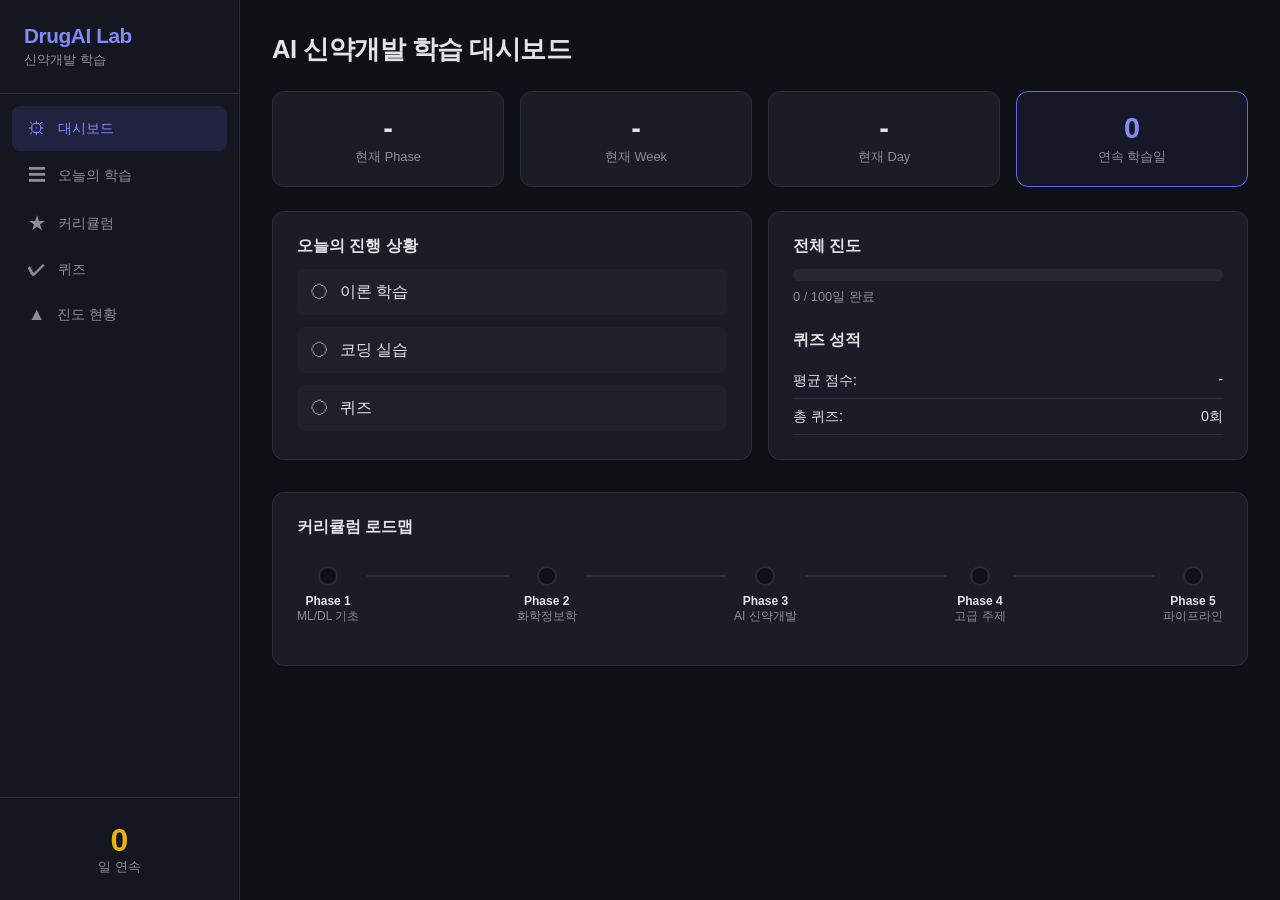
==== templates/index.html @ 40d5d27f "AI 신약개발 학습 프로그램 - 웹 대시보드 구축 Flask 기반 웹 대시보드와 20주 커리큘럼 시스템을 구축한다. - HTML/CSS/JS 대시보드 (진도 추적, 퀴즈, 커리큘럼" ====
<!DOCTYPE html>
<html lang="ko">
<head>
    <meta charset="UTF-8">
    <meta name="viewport" content="width=device-width, initial-scale=1.0">
    <title>AI 신약개발 학습 프로그램</title>
    <link rel="stylesheet" href="/static/css/style.css">
</head>
<body>
    <!-- Sidebar Navigation -->
    <nav class="sidebar">
        <div class="sidebar-header">
            <h2>DrugAI Lab</h2>
            <p class="subtitle">신약개발 학습</p>
        </div>
        <ul class="nav-menu">
            <li><button class="nav-btn active" data-view="dashboard" onclick="showView('dashboard')">
                <span class="icon">&#9881;</span> 대시보드
            </button></li>
            <li><button class="nav-btn" data-view="today" onclick="showView('today')">
                <span class="icon">&#9776;</span> 오늘의 학습
            </button></li>
            <li><button class="nav-btn" data-view="curriculum" onclick="showView('curriculum')">
                <span class="icon">&#9733;</span> 커리큘럼
            </button></li>
            <li><button class="nav-btn" data-view="quiz" onclick="showView('quiz')">
                <span class="icon">&#10004;</span> 퀴즈
            </button></li>
            <li><button class="nav-btn" data-view="progress" onclick="showView('progress')">
                <span class="icon">&#9650;</span> 진도 현황
            </button></li>
        </ul>
        <div class="streak-box">
            <div class="streak-number" id="sidebar-streak">0</div>
            <div class="streak-label">일 연속</div>
        </div>
    </nav>

    <!-- Main Content -->
    <main class="content">
        <!-- Dashboard View -->
        <section id="view-dashboard" class="view active">
            <h1>AI 신약개발 학습 대시보드</h1>
            <div class="stats-grid">
                <div class="stat-card">
                    <div class="stat-value" id="stat-phase">-</div>
                    <div class="stat-label">현재 Phase</div>
                </div>
                <div class="stat-card">
                    <div class="stat-value" id="stat-week">-</div>
                    <div class="stat-label">현재 Week</div>
                </div>
                <div class="stat-card">
                    <div class="stat-value" id="stat-day">-</div>
                    <div class="stat-label">현재 Day</div>
                </div>
                <div class="stat-card accent">
                    <div class="stat-value" id="stat-streak">0</div>
                    <div class="stat-label">연속 학습일</div>
                </div>
            </div>

            <div class="dashboard-grid">
                <div class="card">
                    <h3>오늘의 진행 상황</h3>
                    <div class="task-list" id="dashboard-tasks">
                        <div class="task-item" id="dash-theory">
                            <span class="task-status">&#9711;</span>
                            <span class="task-name">이론 학습</span>
                        </div>
                        <div class="task-item" id="dash-exercises">
                            <span class="task-status">&#9711;</span>
                            <span class="task-name">코딩 실습</span>
                        </div>
                        <div class="task-item" id="dash-quiz">
                            <span class="task-status">&#9711;</span>
                            <span class="task-name">퀴즈</span>
                        </div>
                    </div>
                </div>
                <div class="card">
                    <h3>전체 진도</h3>
                    <div class="progress-bar-container">
                        <div class="progress-bar" id="dashboard-progress" style="width: 0%"></div>
                    </div>
                    <p class="progress-text" id="dashboard-progress-text">0 / 100일 완료</p>

                    <h3 style="margin-top:1.5rem;">퀴즈 성적</h3>
                    <div class="stat-inline">
                        <span>평균 점수:</span>
                        <span id="stat-quiz-avg">-</span>
                    </div>
                    <div class="stat-inline">
                        <span>총 퀴즈:</span>
                        <span id="stat-quiz-total">0회</span>
                    </div>
                </div>
            </div>

            <div class="card">
                <h3>커리큘럼 로드맵</h3>
                <div class="roadmap">
                    <div class="roadmap-phase" id="roadmap-1">
                        <div class="roadmap-dot"></div>
                        <div class="roadmap-info">
                            <strong>Phase 1</strong>
                            <span>ML/DL 기초</span>
                        </div>
                    </div>
                    <div class="roadmap-line"></div>
                    <div class="roadmap-phase" id="roadmap-2">
                        <div class="roadmap-dot"></div>
                        <div class="roadmap-info">
                            <strong>Phase 2</strong>
                            <span>화학정보학</span>
                        </div>
                    </div>
                    <div class="roadmap-line"></div>
                    <div class="roadmap-phase" id="roadmap-3">
                        <div class="roadmap-dot"></div>
                        <div class="roadmap-info">
                            <strong>Phase 3</strong>
                            <span>AI 신약개발</span>
                        </div>
                    </div>
                    <div class="roadmap-line"></div>
                    <div class="roadmap-phase" id="roadmap-4">
                        <div class="roadmap-dot"></div>
                        <div class="roadmap-info">
                            <strong>Phase 4</strong>
                            <span>고급 주제</span>
                        </div>
                    </div>
                    <div class="roadmap-line"></div>
                    <div class="roadmap-phase" id="roadmap-5">
                        <div class="roadmap-dot"></div>
                        <div class="roadmap-info">
                            <strong>Phase 5</strong>
                            <span>파이프라인</span>
                        </div>
                    </div>
                </div>
            </div>
        </section>

        <!-- Today's Learning View -->
        <section id="view-today" class="view">
            <div class="view-header">
                <h1 id="today-title">오늘의 학습</h1>
                <div class="view-actions">
                    <button class="btn btn-outline" onclick="loadToday()">새로고침</button>
                </div>
            </div>
            <div class="today-meta" id="today-meta"></div>

            <div class="today-tasks">
                <div class="task-card" id="task-theory">
                    <div class="task-header">
                        <h3>이론 학습</h3>
                        <button class="btn btn-sm btn-complete" onclick="completeTask('theory')" id="btn-theory">완료</button>
                    </div>
                    <div class="task-body" id="theory-content">
                        <p>로딩 중...</p>
                    </div>
                </div>

                <div class="task-card" id="task-exercises">
                    <div class="task-header">
                        <h3>코딩 실습</h3>
                        <button class="btn btn-sm btn-complete" onclick="completeTask('exercises')" id="btn-exercises">완료</button>
                    </div>
                    <div class="task-body" id="exercises-content">
                        <p>로딩 중...</p>
                    </div>
                </div>

                <div class="task-card" id="task-quiz">
                    <div class="task-header">
                        <h3>퀴즈</h3>
                        <button class="btn btn-sm" onclick="showView('quiz')">퀴즈 풀기</button>
                    </div>
                    <div class="task-body">
                        <p>오늘의 학습 내용을 퀴즈로 확인하세요.</p>
                    </div>
                </div>
            </div>

            <div class="day-nav">
                <button class="btn btn-primary btn-lg" onclick="advanceDay()" id="btn-advance" disabled>
                    다음 학습으로 넘어가기 &rarr;
                </button>
            </div>
        </section>

        <!-- Curriculum View -->
        <section id="view-curriculum" class="view">
            <h1>커리큘럼</h1>
            <div id="curriculum-tree" class="curriculum-tree"></div>
        </section>

        <!-- Quiz View -->
        <section id="view-quiz" class="view">
            <div class="view-header">
                <h1>퀴즈</h1>
                <div class="quiz-info" id="quiz-info"></div>
            </div>
            <div id="quiz-container" class="quiz-container">
                <p>퀴즈를 불러오는 중...</p>
            </div>
            <div id="quiz-results" class="quiz-results" style="display:none;"></div>
        </section>

        <!-- Progress View -->
        <section id="view-progress" class="view">
            <h1>진도 현황</h1>
            <div class="stats-grid">
                <div class="stat-card">
                    <div class="stat-value" id="prog-completed">0</div>
                    <div class="stat-label">완료 일수</div>
                </div>
                <div class="stat-card">
                    <div class="stat-value" id="prog-total">100</div>
                    <div class="stat-label">전체 일수</div>
                </div>
                <div class="stat-card accent">
                    <div class="stat-value" id="prog-percent">0%</div>
                    <div class="stat-label">진행률</div>
                </div>
                <div class="stat-card">
                    <div class="stat-value" id="prog-streak">0</div>
                    <div class="stat-label">최장 연속</div>
                </div>
            </div>
            <div class="card">
                <h3>Phase별 진행 상황</h3>
                <div id="phase-progress-bars"></div>
            </div>
            <div class="card">
                <h3>퀴즈 이력</h3>
                <div id="quiz-history-list"></div>
            </div>
        </section>
    </main>

    <script src="/static/js/app.js"></script>
</body>
</html>
---- static/css/style.css ----
/* === Reset & Base === */
* { margin: 0; padding: 0; box-sizing: border-box; }

:root {
    --bg: #0f1117;
    --bg-card: #1a1d27;
    --bg-sidebar: #141620;
    --text: #e4e4e7;
    --text-muted: #8b8d97;
    --accent: #6366f1;
    --accent-light: #818cf8;
    --green: #22c55e;
    --green-bg: rgba(34, 197, 94, 0.1);
    --yellow: #eab308;
    --yellow-bg: rgba(234, 179, 8, 0.1);
    --red: #ef4444;
    --border: #2a2d3a;
    --radius: 12px;
}

body {
    font-family: -apple-system, BlinkMacSystemFont, 'Segoe UI', Roboto, sans-serif;
    background: var(--bg);
    color: var(--text);
    display: flex;
    min-height: 100vh;
}

/* === Sidebar === */
.sidebar {
    width: 240px;
    background: var(--bg-sidebar);
    border-right: 1px solid var(--border);
    display: flex;
    flex-direction: column;
    position: fixed;
    height: 100vh;
    z-index: 10;
}

.sidebar-header {
    padding: 1.5rem;
    border-bottom: 1px solid var(--border);
}

.sidebar-header h2 {
    color: var(--accent-light);
    font-size: 1.3rem;
    letter-spacing: -0.02em;
}

.subtitle {
    color: var(--text-muted);
    font-size: 0.8rem;
    margin-top: 0.25rem;
}

.nav-menu {
    list-style: none;
    padding: 0.75rem;
    flex: 1;
}

.nav-btn {
    width: 100%;
    padding: 0.75rem 1rem;
    background: none;
    border: none;
    color: var(--text-muted);
    font-size: 0.9rem;
    text-align: left;
    border-radius: 8px;
    cursor: pointer;
    transition: all 0.2s;
    display: flex;
    align-items: center;
    gap: 0.75rem;
}

.nav-btn:hover { background: rgba(99, 102, 241, 0.1); color: var(--text); }
.nav-btn.active { background: rgba(99, 102, 241, 0.15); color: var(--accent-light); }

.icon { font-size: 1.1rem; }

.streak-box {
    padding: 1.5rem;
    border-top: 1px solid var(--border);
    text-align: center;
}

.streak-number {
    font-size: 2rem;
    font-weight: 700;
    color: var(--yellow);
}

.streak-label {
    color: var(--text-muted);
    font-size: 0.8rem;
}

/* === Main Content === */
.content {
    margin-left: 240px;
    flex: 1;
    padding: 2rem;
    max-width: 1100px;
}

.view { display: none; }
.view.active { display: block; }

h1 { font-size: 1.6rem; margin-bottom: 1.5rem; letter-spacing: -0.02em; }
h3 { font-size: 1rem; margin-bottom: 0.75rem; color: var(--text); }

/* === Cards === */
.card {
    background: var(--bg-card);
    border: 1px solid var(--border);
    border-radius: var(--radius);
    padding: 1.5rem;
    margin-bottom: 1rem;
}

/* === Stats Grid === */
.stats-grid {
    display: grid;
    grid-template-columns: repeat(4, 1fr);
    gap: 1rem;
    margin-bottom: 1.5rem;
}

.stat-card {
    background: var(--bg-card);
    border: 1px solid var(--border);
    border-radius: var(--radius);
    padding: 1.25rem;
    text-align: center;
}

.stat-card.accent {
    border-color: var(--accent);
    background: rgba(99, 102, 241, 0.08);
}

.stat-value {
    font-size: 1.8rem;
    font-weight: 700;
    color: var(--text);
}

.stat-card.accent .stat-value { color: var(--accent-light); }

.stat-label {
    font-size: 0.8rem;
    color: var(--text-muted);
    margin-top: 0.25rem;
}

.stat-inline {
    display: flex;
    justify-content: space-between;
    padding: 0.5rem 0;
    border-bottom: 1px solid var(--border);
    font-size: 0.9rem;
}

/* === Dashboard Grid === */
.dashboard-grid {
    display: grid;
    grid-template-columns: 1fr 1fr;
    gap: 1rem;
    margin-bottom: 1rem;
}

/* === Task List === */
.task-list { display: flex; flex-direction: column; gap: 0.75rem; }

.task-item {
    display: flex;
    align-items: center;
    gap: 0.75rem;
    padding: 0.75rem;
    border-radius: 8px;
    background: rgba(255,255,255,0.02);
}

.task-status { font-size: 1.2rem; color: var(--text-muted); }
.task-item.completed .task-status { color: var(--green); }
.task-item.completed .task-name { text-decoration: line-through; color: var(--text-muted); }

/* === Progress Bar === */
.progress-bar-container {
    background: rgba(255,255,255,0.05);
    border-radius: 999px;
    height: 12px;
    overflow: hidden;
    margin-bottom: 0.5rem;
}

.progress-bar {
    height: 100%;
    background: linear-gradient(90deg, var(--accent), var(--accent-light));
    border-radius: 999px;
    transition: width 0.5s ease;
}

.progress-text {
    font-size: 0.8rem;
    color: var(--text-muted);
}

/* === Roadmap === */
.roadmap {
    display: flex;
    align-items: center;
    gap: 0;
    padding: 1rem 0;
}

.roadmap-phase {
    display: flex;
    flex-direction: column;
    align-items: center;
    gap: 0.5rem;
    flex: 0 0 auto;
}

.roadmap-dot {
    width: 20px;
    height: 20px;
    border-radius: 50%;
    border: 2px solid var(--border);
    background: var(--bg);
}

.roadmap-phase.active .roadmap-dot {
    border-color: var(--accent);
    background: var(--accent);
    box-shadow: 0 0 12px rgba(99, 102, 241, 0.4);
}

.roadmap-phase.completed .roadmap-dot {
    border-color: var(--green);
    background: var(--green);
}

.roadmap-info {
    text-align: center;
    font-size: 0.75rem;
}

.roadmap-info strong { display: block; color: var(--text); }
.roadmap-info span { color: var(--text-muted); }

.roadmap-line {
    flex: 1;
    height: 2px;
    background: var(--border);
    margin: 0 0.5rem;
    margin-bottom: 2.5rem;
}

/* === Today View === */
.view-header {
    display: flex;
    justify-content: space-between;
    align-items: center;
    margin-bottom: 1.5rem;
}

.view-header h1 { margin-bottom: 0; }

.today-meta {
    display: flex;
    gap: 0.75rem;
    margin-bottom: 1.5rem;
}

.meta-tag {
    padding: 0.35rem 0.75rem;
    border-radius: 999px;
    font-size: 0.8rem;
    background: rgba(99, 102, 241, 0.1);
    color: var(--accent-light);
    border: 1px solid rgba(99, 102, 241, 0.2);
}

.today-tasks {
    display: flex;
    flex-direction: column;
    gap: 1rem;
}

.task-card {
    background: var(--bg-card);
    border: 1px solid var(--border);
    border-radius: var(--radius);
    overflow: hidden;
}

.task-card.completed { border-color: var(--green); opacity: 0.7; }

.task-header {
    display: flex;
    justify-content: space-between;
    align-items: center;
    padding: 1rem 1.5rem;
    border-bottom: 1px solid var(--border);
    background: rgba(255,255,255,0.02);
}

.task-header h3 { margin-bottom: 0; }

.task-body {
    padding: 1.5rem;
    font-size: 0.9rem;
    line-height: 1.7;
    color: var(--text-muted);
}

.task-body h1, .task-body h2, .task-body h3 { color: var(--text); margin: 1rem 0 0.5rem; }
.task-body h1 { font-size: 1.3rem; }
.task-body h2 { font-size: 1.1rem; }
.task-body h3 { font-size: 1rem; }
.task-body p { margin-bottom: 0.75rem; }
.task-body code { background: rgba(99, 102, 241, 0.15); padding: 0.15rem 0.4rem; border-radius: 4px; font-size: 0.85rem; }
.task-body pre { background: #0d0f16; border: 1px solid var(--border); border-radius: 8px; padding: 1rem; overflow-x: auto; margin: 0.75rem 0; }
.task-body pre code { background: none; padding: 0; }
.task-body ul, .task-body ol { margin-left: 1.5rem; margin-bottom: 0.75rem; }
.task-body li { margin-bottom: 0.25rem; }
.task-body table { width: 100%; border-collapse: collapse; margin: 0.75rem 0; }
.task-body th, .task-body td { padding: 0.5rem; border: 1px solid var(--border); text-align: left; font-size: 0.85rem; }
.task-body th { background: rgba(255,255,255,0.03); }

.day-nav {
    margin-top: 1.5rem;
    text-align: center;
}

/* === Buttons === */
.btn {
    padding: 0.5rem 1rem;
    border: none;
    border-radius: 8px;
    font-size: 0.85rem;
    cursor: pointer;
    transition: all 0.2s;
    font-weight: 500;
}

.btn-primary {
    background: var(--accent);
    color: white;
}

.btn-primary:hover { background: var(--accent-light); }
.btn-primary:disabled { opacity: 0.4; cursor: not-allowed; }

.btn-outline {
    background: none;
    border: 1px solid var(--border);
    color: var(--text);
}

.btn-outline:hover { border-color: var(--accent); color: var(--accent-light); }

.btn-sm { padding: 0.35rem 0.75rem; font-size: 0.8rem; }

.btn-complete {
    background: var(--green);
    color: white;
}

.btn-complete:hover { background: #16a34a; }
.btn-complete:disabled { background: var(--text-muted); cursor: not-allowed; }

.btn-lg {
    padding: 0.75rem 2rem;
    font-size: 1rem;
}

/* === Curriculum Tree === */
.curriculum-tree { display: flex; flex-direction: column; gap: 0.75rem; }

.phase-block {
    background: var(--bg-card);
    border: 1px solid var(--border);
    border-radius: var(--radius);
    overflow: hidden;
}

.phase-header {
    padding: 1rem 1.5rem;
    cursor: pointer;
    display: flex;
    justify-content: space-between;
    align-items: center;
    background: rgba(255,255,255,0.02);
    transition: background 0.2s;
}

.phase-header:hover { background: rgba(99, 102, 241, 0.05); }
.phase-header.active-phase { border-left: 3px solid var(--accent); }

.phase-title { font-weight: 600; }
.phase-desc { font-size: 0.8rem; color: var(--text-muted); }
.phase-toggle { color: var(--text-muted); transition: transform 0.2s; }
.phase-toggle.open { transform: rotate(90deg); }

.phase-content {
    display: none;
    padding: 0 1.5rem 1rem;
}

.phase-content.open { display: block; }

.week-block { margin-top: 0.75rem; }

.week-title {
    font-size: 0.9rem;
    font-weight: 600;
    color: var(--accent-light);
    margin-bottom: 0.5rem;
    padding: 0.5rem 0;
    border-bottom: 1px solid var(--border);
}

.day-list { display: flex; flex-direction: column; gap: 0.25rem; }

.day-item {
    padding: 0.5rem 0.75rem;
    border-radius: 6px;
    font-size: 0.85rem;
    color: var(--text-muted);
    cursor: pointer;
    transition: background 0.2s;
    display: flex;
    justify-content: space-between;
}

.day-item:hover { background: rgba(99, 102, 241, 0.08); color: var(--text); }
.day-item.current { background: rgba(99, 102, 241, 0.12); color: var(--accent-light); font-weight: 500; }

/* === Quiz === */
.quiz-container { display: flex; flex-direction: column; gap: 1rem; }

.quiz-question {
    background: var(--bg-card);
    border: 1px solid var(--border);
    border-radius: var(--radius);
    padding: 1.5rem;
}

.question-number {
    font-size: 0.75rem;
    color: var(--accent-light);
    text-transform: uppercase;
    letter-spacing: 0.05em;
    margin-bottom: 0.5rem;
}

.question-text {
    font-size: 1rem;
    margin-bottom: 1rem;
    line-height: 1.6;
}

.options { display: flex; flex-direction: column; gap: 0.5rem; }

.option-btn {
    width: 100%;
    text-align: left;
    padding: 0.75rem 1rem;
    background: rgba(255,255,255,0.03);
    border: 1px solid var(--border);
    border-radius: 8px;
    color: var(--text);
    cursor: pointer;
    transition: all 0.2s;
    font-size: 0.9rem;
}

.option-btn:hover { border-color: var(--accent); background: rgba(99, 102, 241, 0.08); }
.option-btn.selected { border-color: var(--accent); background: rgba(99, 102, 241, 0.15); }
.option-btn.correct { border-color: var(--green); background: var(--green-bg); }
.option-btn.wrong { border-color: var(--red); background: rgba(239, 68, 68, 0.1); }

.quiz-submit {
    text-align: center;
    margin-top: 1rem;
}

.quiz-results {
    background: var(--bg-card);
    border: 1px solid var(--border);
    border-radius: var(--radius);
    padding: 2rem;
    text-align: center;
}

.result-score {
    font-size: 3rem;
    font-weight: 700;
    color: var(--accent-light);
}

.result-label {
    color: var(--text-muted);
    margin-bottom: 1.5rem;
}

.explanation {
    margin-top: 0.75rem;
    padding: 0.75rem;
    background: rgba(99, 102, 241, 0.08);
    border-radius: 8px;
    font-size: 0.85rem;
    color: var(--text-muted);
    text-align: left;
}

/* === Progress View === */
.phase-progress {
    margin-bottom: 1rem;
}

.phase-progress-header {
    display: flex;
    justify-content: space-between;
    margin-bottom: 0.5rem;
    font-size: 0.9rem;
}

.quiz-history-item {
    display: flex;
    justify-content: space-between;
    padding: 0.75rem 0;
    border-bottom: 1px solid var(--border);
    font-size: 0.9rem;
}

/* === Toast === */
.toast {
    position: fixed;
    bottom: 2rem;
    right: 2rem;
    padding: 1rem 1.5rem;
    border-radius: var(--radius);
    background: var(--green);
    color: white;
    font-weight: 500;
    box-shadow: 0 4px 20px rgba(0,0,0,0.3);
    transform: translateY(100px);
    opacity: 0;
    transition: all 0.3s ease;
    z-index: 100;
}

.toast.show { transform: translateY(0); opacity: 1; }

/* === Responsive === */
@media (max-width: 768px) {
    .sidebar { width: 60px; }
    .sidebar-header h2, .subtitle, .nav-btn span:not(.icon), .streak-label { display: none; }
    .nav-btn { justify-content: center; padding: 0.75rem; }
    .content { margin-left: 60px; padding: 1rem; }
    .stats-grid { grid-template-columns: repeat(2, 1fr); }
    .dashboard-grid { grid-template-columns: 1fr; }
}
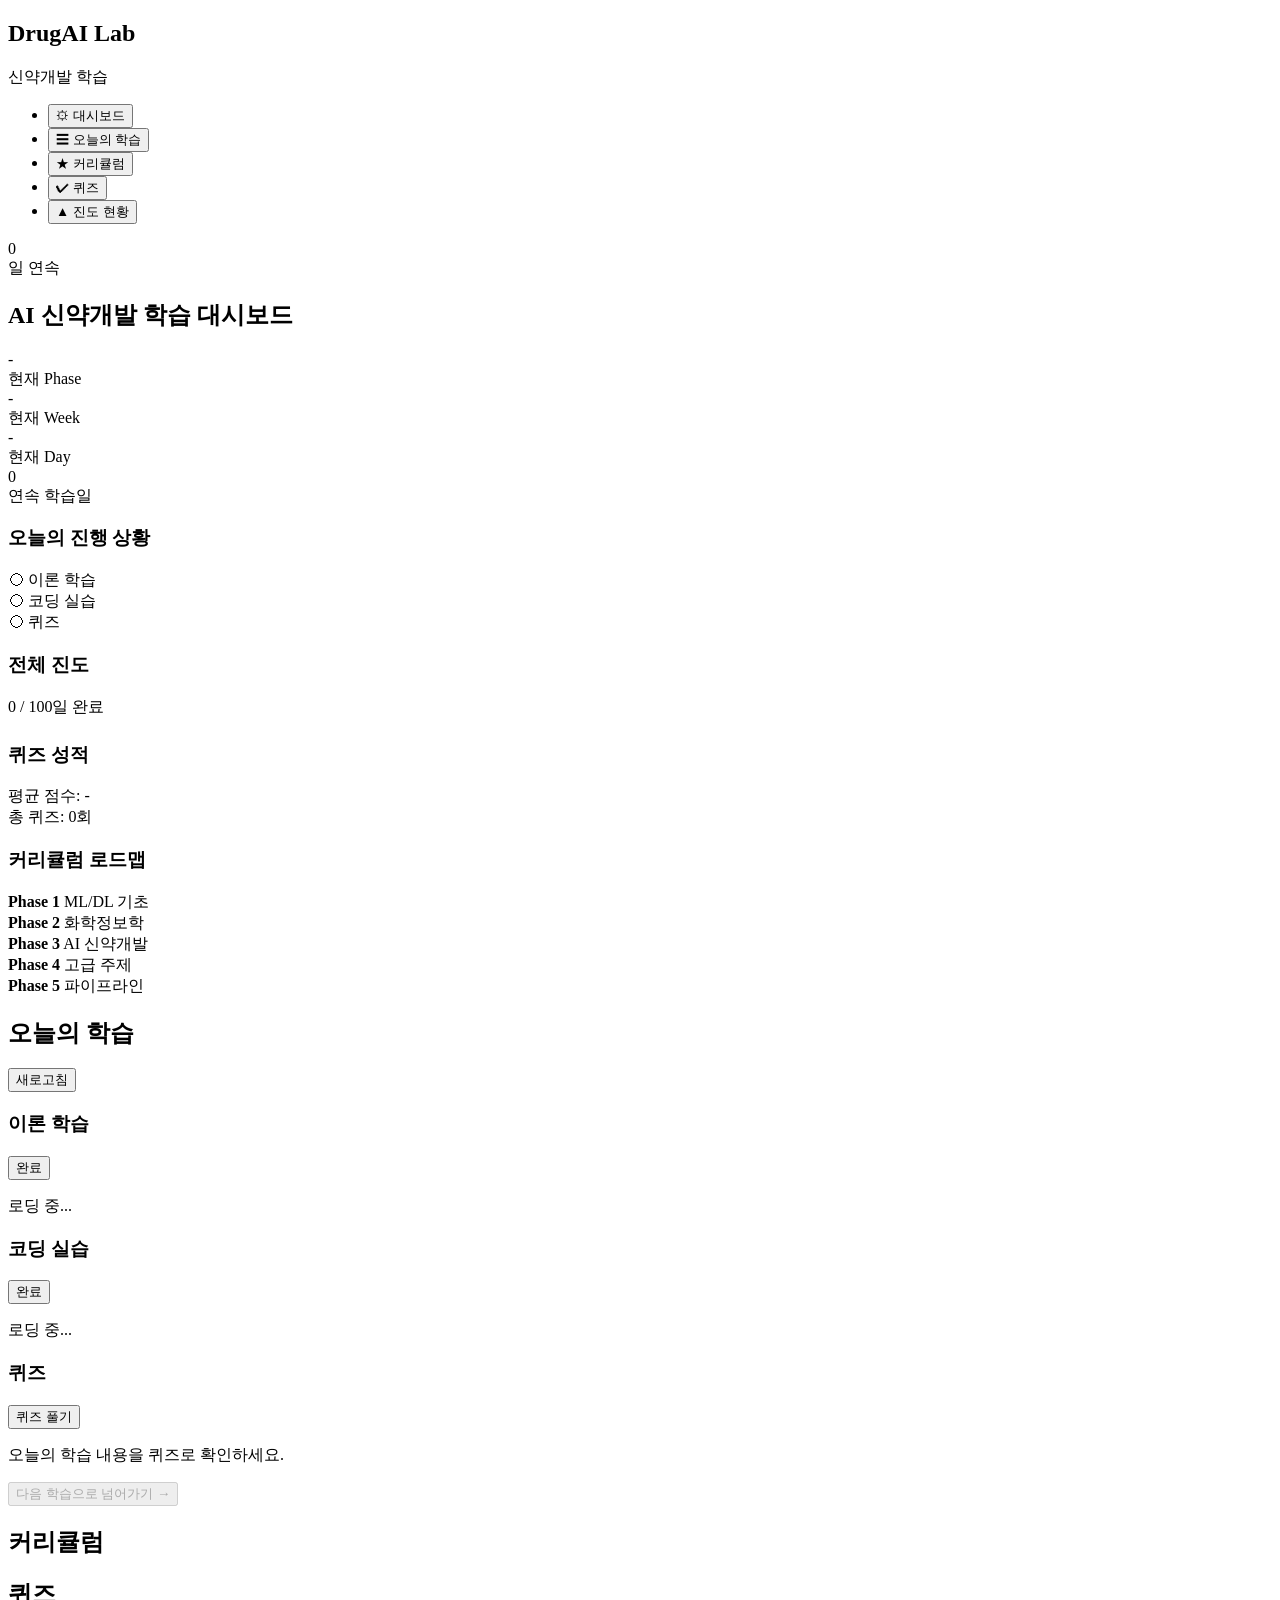
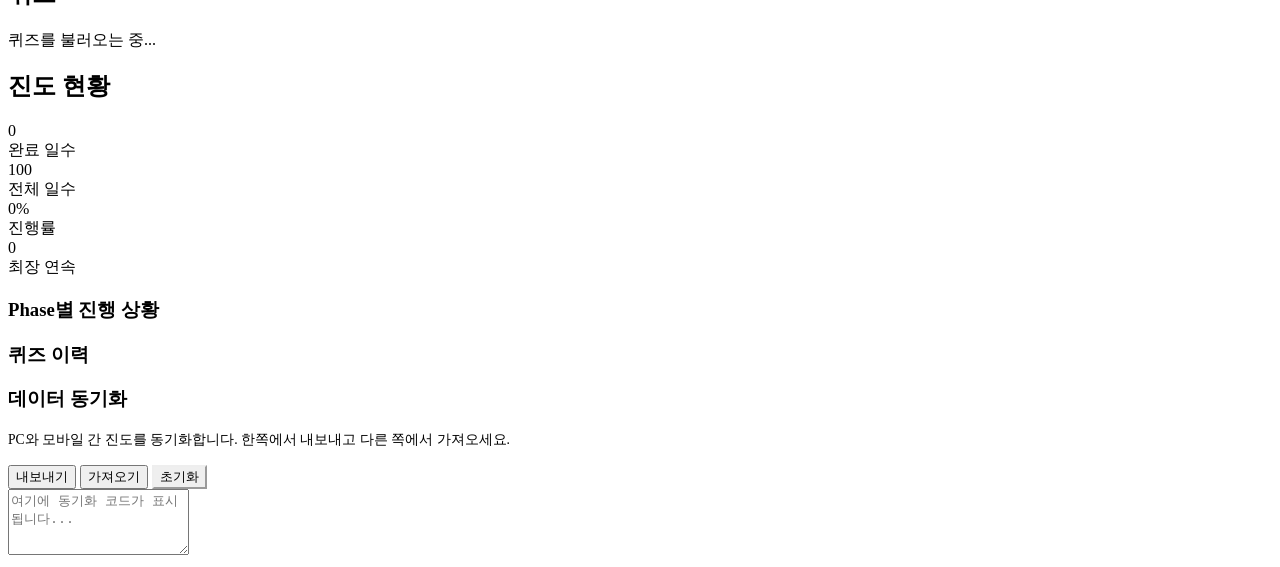
==== commit 2c48b515: "PC-모바일 진도 동기화 기능 추가 진도 현황 페이지 하단에 데이터 동기화 섹션 추가: - 내보내기: 진도 데이터를 Base64 코드로 변환, 클립보드 복사 - 가져오기: 다른 기" ====
--- a/templates/index.html
+++ b/templates/index.html
@@ -4,7 +4,10 @@
     <meta charset="UTF-8">
     <meta name="viewport" content="width=device-width, initial-scale=1.0">
     <title>AI 신약개발 학습 프로그램</title>
-    <link rel="stylesheet" href="/static/css/style.css">
+    <link rel="stylesheet" href="static/css/style.css">
+    <meta name="apple-mobile-web-app-capable" content="yes">
+    <meta name="mobile-web-app-capable" content="yes">
+    <meta name="theme-color" content="#0f1117">
 </head>
 <body>
     <!-- Sidebar Navigation -->
@@ -239,9 +242,21 @@
                 <h3>퀴즈 이력</h3>
                 <div id="quiz-history-list"></div>
             </div>
+            <div class="card">
+                <h3>데이터 동기화</h3>
+                <p style="color: var(--text-muted); font-size: 0.85rem; margin-bottom: 1rem;">
+                    PC와 모바일 간 진도를 동기화합니다. 한쪽에서 내보내고 다른 쪽에서 가져오세요.
+                </p>
+                <div class="sync-buttons">
+                    <button class="btn btn-outline" onclick="exportProgress()">내보내기</button>
+                    <button class="btn btn-outline" onclick="importProgress()">가져오기</button>
+                    <button class="btn btn-outline" style="color: var(--red); border-color: var(--red);" onclick="resetProgress()">초기화</button>
+                </div>
+                <textarea id="sync-data" class="sync-textarea" placeholder="여기에 동기화 코드가 표시됩니다..." rows="4"></textarea>
+            </div>
         </section>
     </main>
 
-    <script src="/static/js/app.js"></script>
+    <script src="static/js/app.js"></script>
 </body>
 </html>
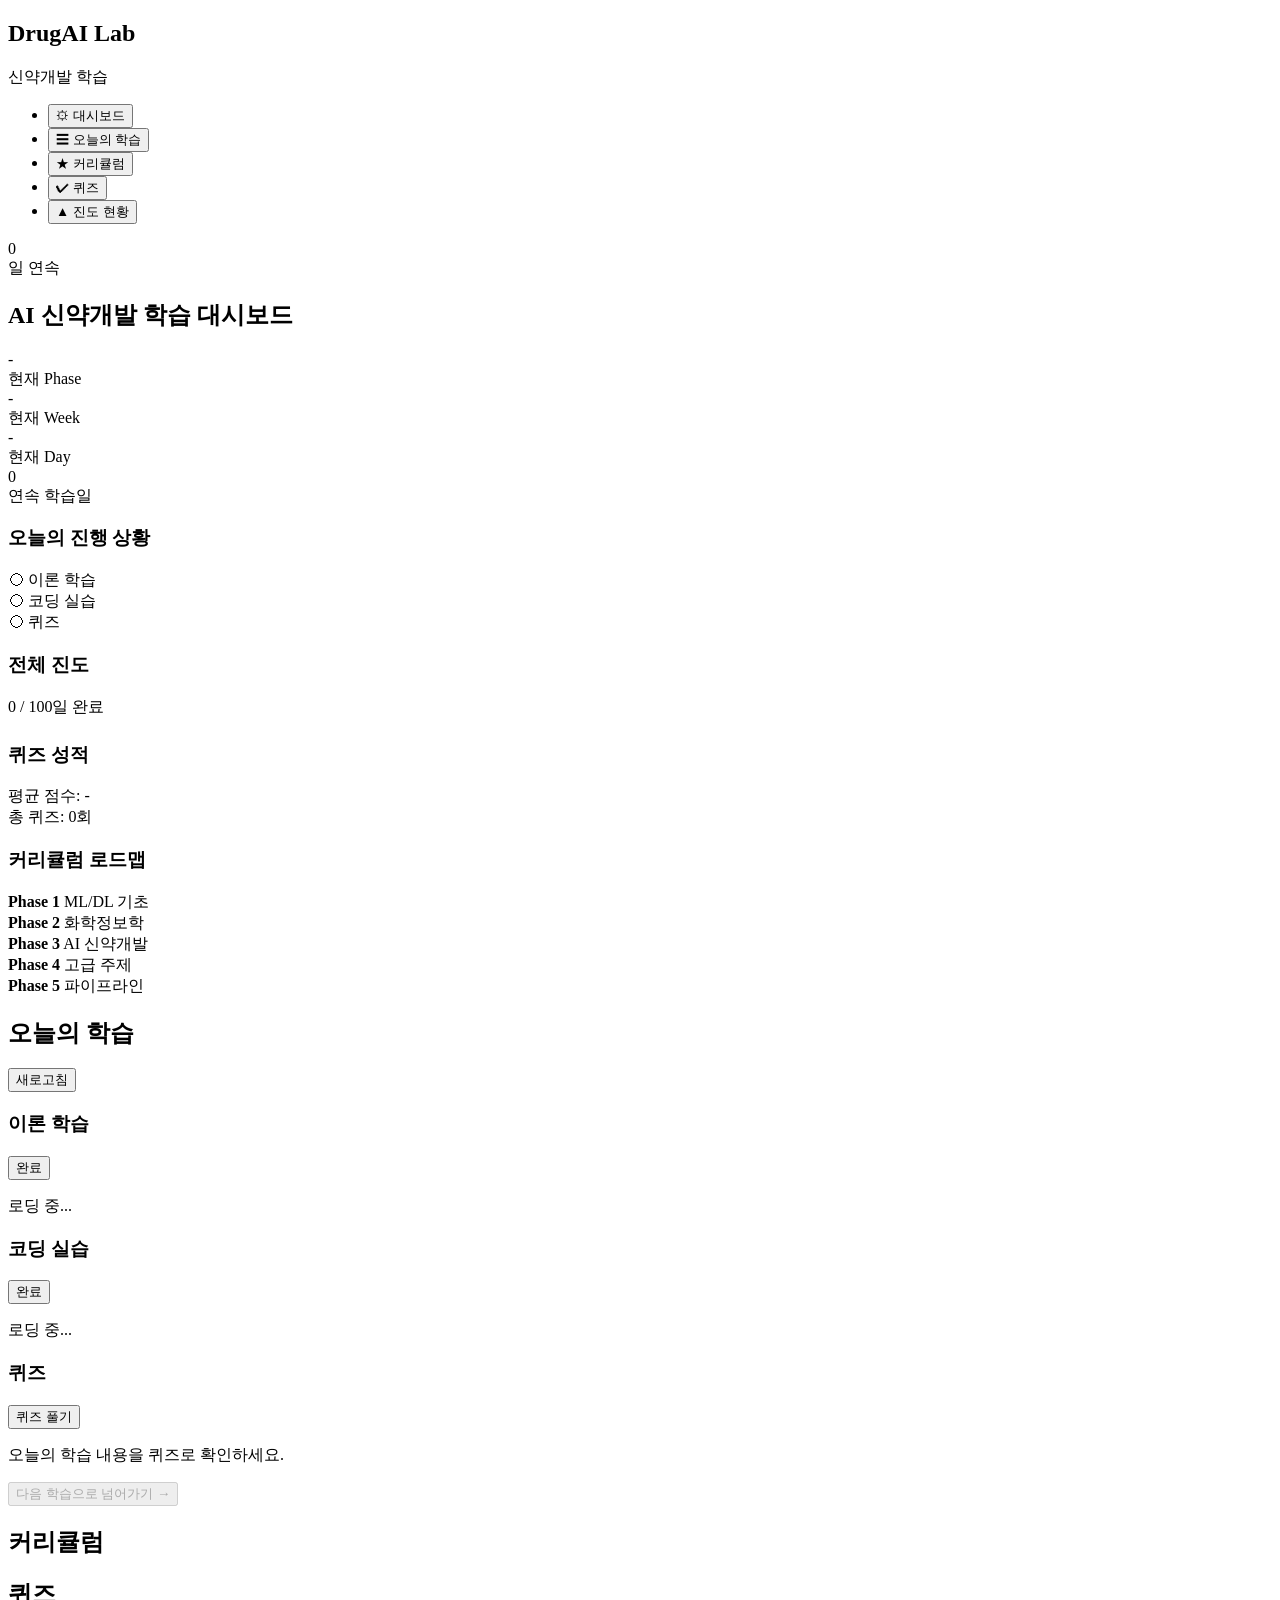
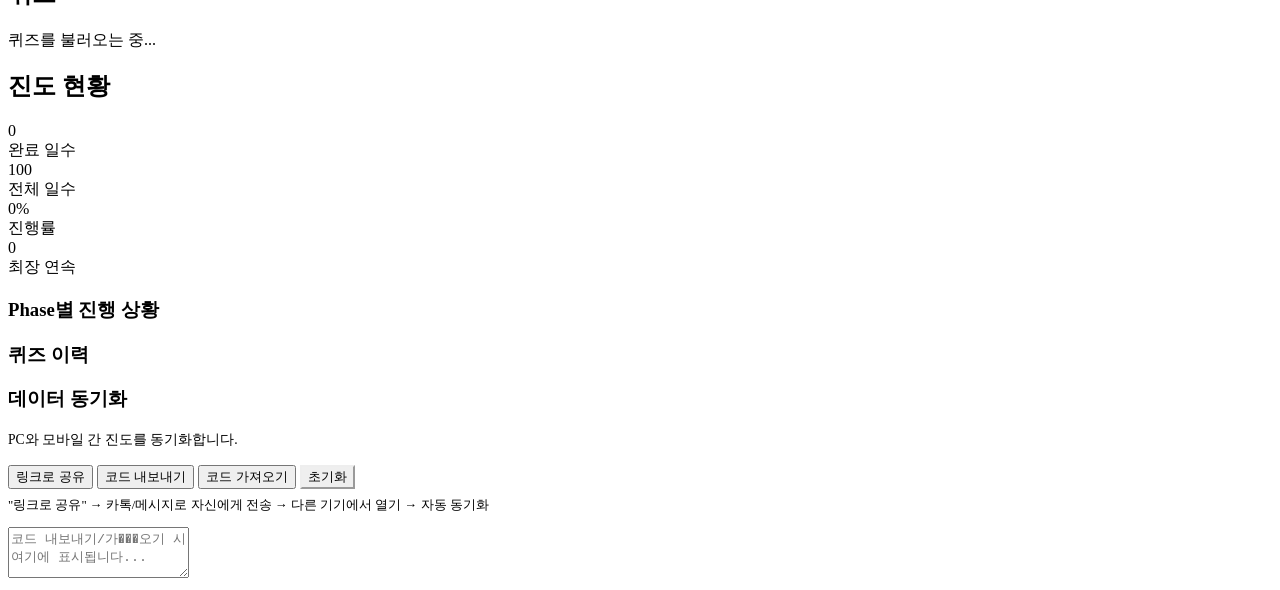
==== commit dd9ef788: "링크 공유 자동 동기화 기능 추가 - "링크로 공유" 버튼: 진도 데이터가 포함된 URL 생성   - 모바일: navigator.share() API로 카톡/메시지 앱 직접 공유 " ====
--- a/templates/index.html
+++ b/templates/index.html
@@ -245,14 +245,18 @@
             <div class="card">
                 <h3>데이터 동기화</h3>
                 <p style="color: var(--text-muted); font-size: 0.85rem; margin-bottom: 1rem;">
-                    PC와 모바일 간 진도를 동기화합니다. 한쪽에서 내보내고 다른 쪽에서 가져오세요.
+                    PC와 모바일 간 진도를 동기화합니다.
                 </p>
                 <div class="sync-buttons">
-                    <button class="btn btn-outline" onclick="exportProgress()">내보내기</button>
-                    <button class="btn btn-outline" onclick="importProgress()">가져오기</button>
+                    <button class="btn btn-primary" onclick="shareProgress()">링크로 공유</button>
+                    <button class="btn btn-outline" onclick="exportProgress()">코드 내보내기</button>
+                    <button class="btn btn-outline" onclick="importProgress()">코드 가져오기</button>
                     <button class="btn btn-outline" style="color: var(--red); border-color: var(--red);" onclick="resetProgress()">초기화</button>
                 </div>
-                <textarea id="sync-data" class="sync-textarea" placeholder="여기에 동기화 코드가 표시됩니다..." rows="4"></textarea>
+                <p style="color: var(--text-muted); font-size: 0.8rem; margin-top: 0.5rem;">
+                    "링크로 공유" → 카톡/메시지로 자신에게 전송 → 다른 기기에서 열기 → 자동 동기화
+                </p>
+                <textarea id="sync-data" class="sync-textarea" placeholder="코드 내보내기/가���오기 시 여기에 표시됩니다..." rows="3"></textarea>
             </div>
         </section>
     </main>
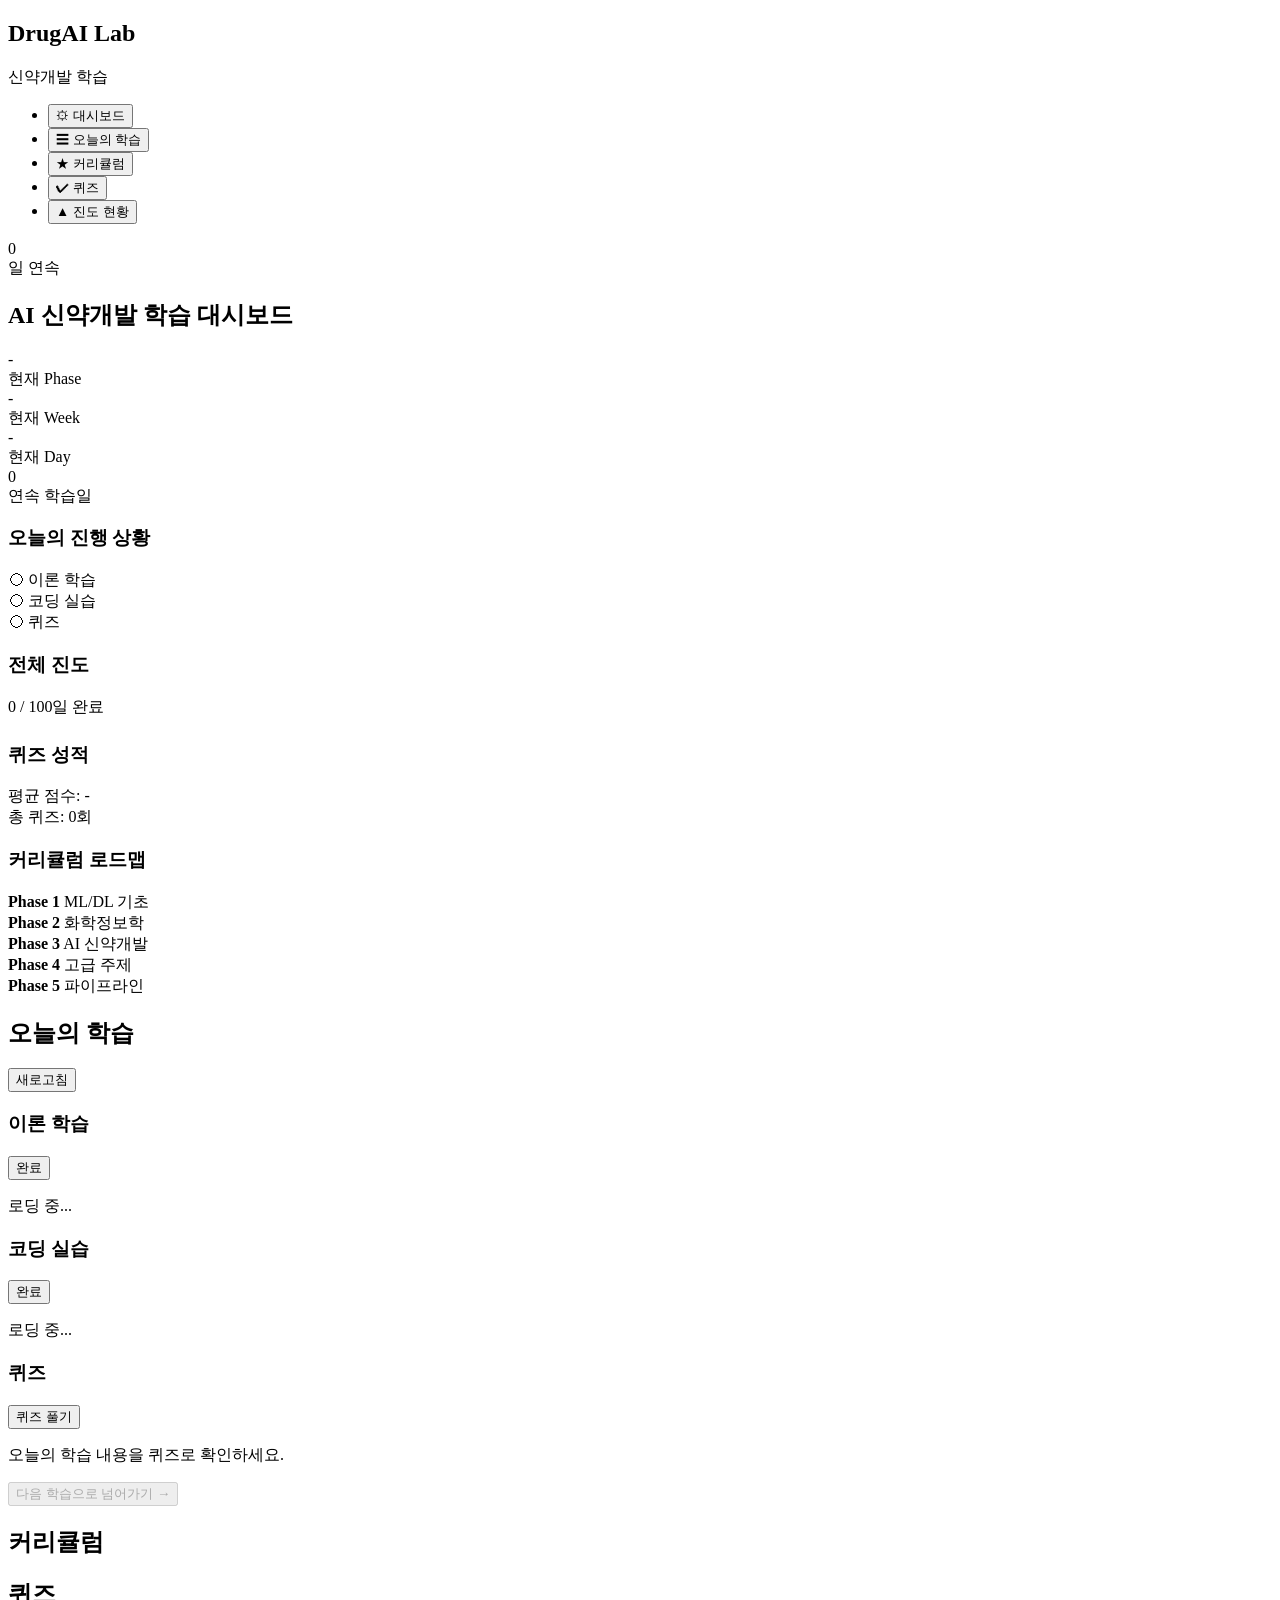
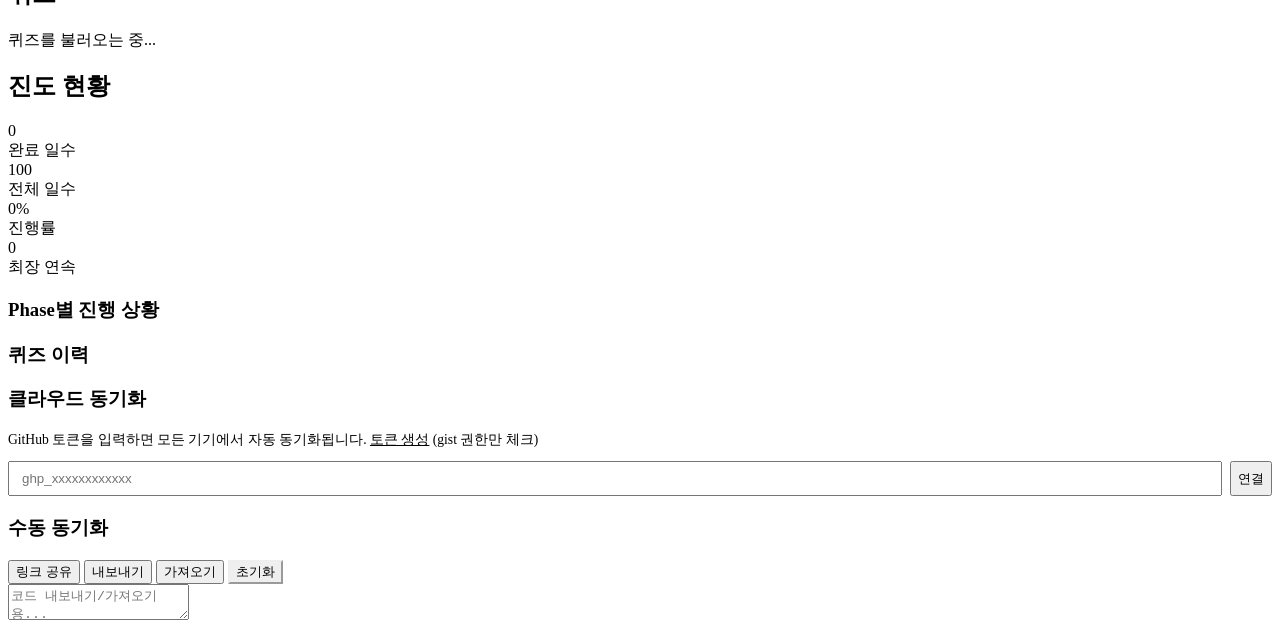
==== commit e08a6eb4: "GitHub Gist 기반 클라우드 자동 동기화 구현 - GitHub Personal Access Token으로 Gist 연결 (1회 설정) - 진도 변경 시 자동으로 Gist에 " ====
--- a/templates/index.html
+++ b/templates/index.html
@@ -243,20 +243,37 @@
                 <div id="quiz-history-list"></div>
             </div>
             <div class="card">
-                <h3>데이터 동기화</h3>
-                <p style="color: var(--text-muted); font-size: 0.85rem; margin-bottom: 1rem;">
-                    PC와 모바일 간 진도를 동기화합니다.
-                </p>
+                <h3>클라우드 동기화</h3>
+                <div id="gist-status" class="sync-status"></div>
+                <div id="gist-setup">
+                    <p style="color: var(--text-muted); font-size: 0.85rem; margin-bottom: 0.75rem;">
+                        GitHub 토큰을 입력하면 모든 기기에서 자동 동기화됩니다.
+                        <a href="https://github.com/settings/tokens/new?scopes=gist&amp;description=DrugAI+Lab"
+                           target="_blank" style="color: var(--accent-light);">토큰 생성</a> (gist 권한만 체크)
+                    </p>
+                    <div style="display: flex; gap: 0.5rem;">
+                        <input type="password" id="gist-token" class="sync-textarea"
+                               style="flex:1; height:auto; padding:0.5rem 0.75rem;"
+                               placeholder="ghp_xxxxxxxxxxxx">
+                        <button class="btn btn-primary" onclick="setupGist()">연결</button>
+                    </div>
+                </div>
+                <div id="gist-connected" style="display:none;">
+                    <div class="sync-buttons">
+                        <button class="btn btn-primary" onclick="manualSync()">지금 동기화</button>
+                        <button class="btn btn-outline" onclick="disconnectGist()">연결 해제</button>
+                    </div>
+                </div>
+            </div>
+            <div class="card">
+                <h3>수동 동기화</h3>
                 <div class="sync-buttons">
-                    <button class="btn btn-primary" onclick="shareProgress()">링크로 공유</button>
-                    <button class="btn btn-outline" onclick="exportProgress()">코드 내보내기</button>
-                    <button class="btn btn-outline" onclick="importProgress()">코드 가져오기</button>
-                    <button class="btn btn-outline" style="color: var(--red); border-color: var(--red);" onclick="resetProgress()">초기화</button>
-                </div>
-                <p style="color: var(--text-muted); font-size: 0.8rem; margin-top: 0.5rem;">
-                    "링크로 공유" → 카톡/메시지로 자신에게 전송 → 다른 기기에서 열기 → 자동 동기화
-                </p>
-                <textarea id="sync-data" class="sync-textarea" placeholder="코드 내보내기/가���오기 시 여기에 표시됩니다..." rows="3"></textarea>
+                    <button class="btn btn-outline" onclick="shareProgress()">링크 공유</button>
+                    <button class="btn btn-outline" onclick="exportProgress()">내보내기</button>
+                    <button class="btn btn-outline" onclick="importProgress()">가져오기</button>
+                    <button class="btn btn-outline" style="color:var(--red);border-color:var(--red);" onclick="resetProgress()">초기화</button>
+                </div>
+                <textarea id="sync-data" class="sync-textarea" rows="2" placeholder="코드 내보내기/가져오기용..."></textarea>
             </div>
         </section>
     </main>
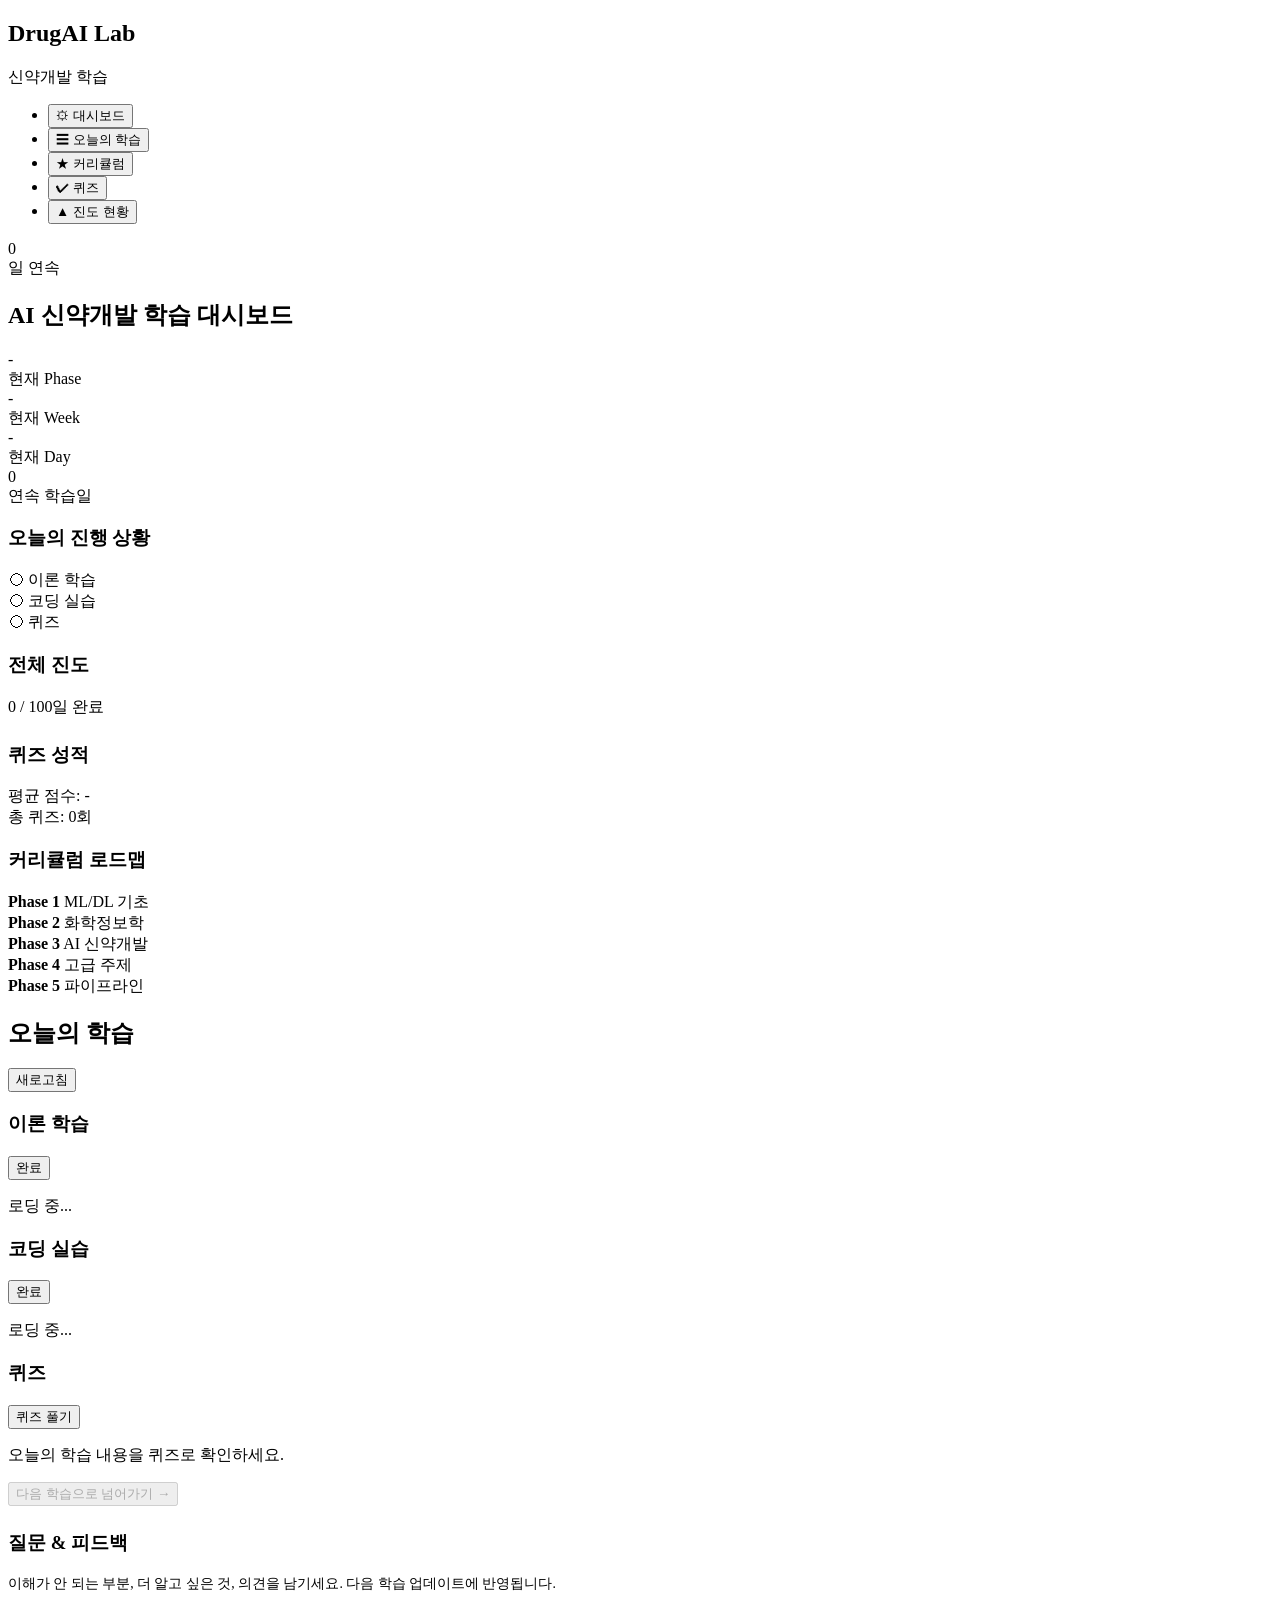
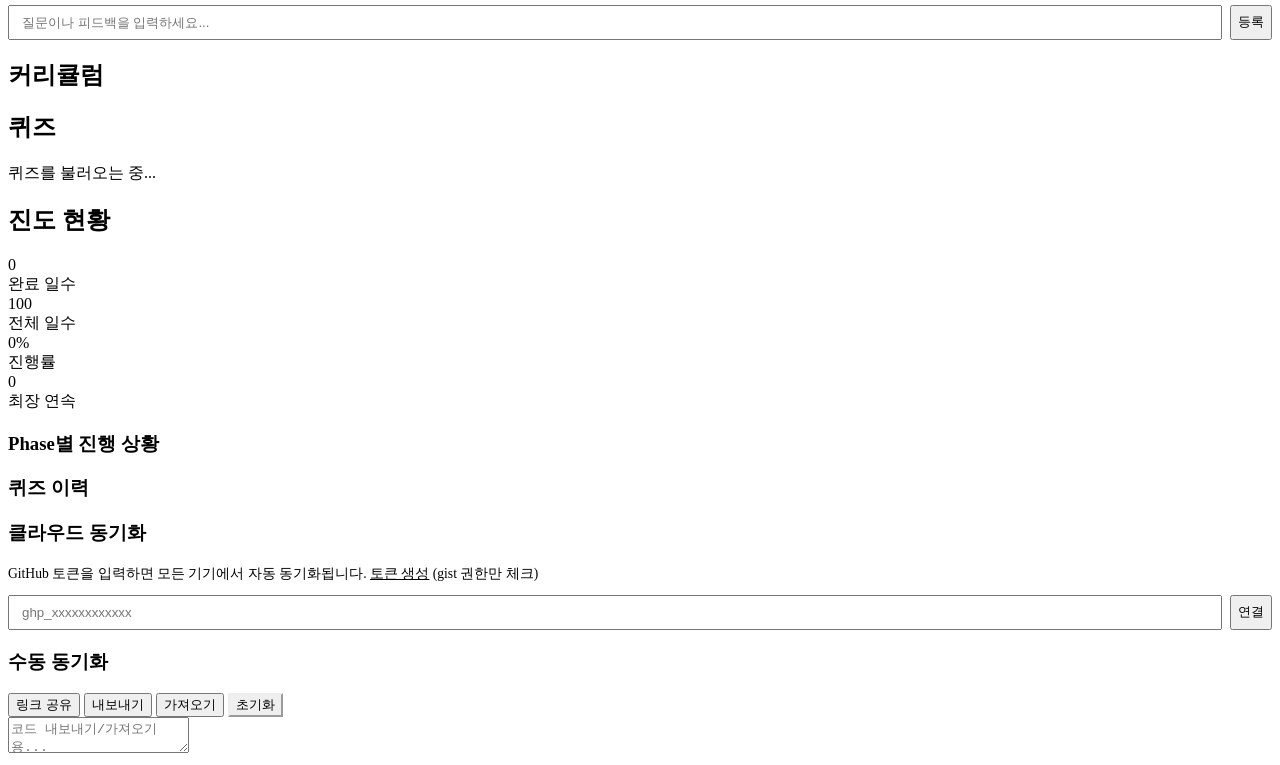
==== commit bb576d0b: "질문/피드백 기능 추가 — 학습 중 질문 → 루틴이 다음날 답변 - 오늘의 학습 뷰 하단에 질문/피드백 입력 UI 추가 - localStorage에 피드백 저장 (질문, 날짜, P" ====
--- a/templates/index.html
+++ b/templates/index.html
@@ -193,6 +193,21 @@
                     다음 학습으로 넘어가기 &rarr;
                 </button>
             </div>
+
+            <div class="card" style="margin-top: 1.5rem;">
+                <h3>질문 &amp; 피드백</h3>
+                <p style="color: var(--text-muted); font-size: 0.85rem; margin-bottom: 0.75rem;">
+                    이해가 안 되는 부분, 더 알고 싶은 것, 의견을 남기세요. 다음 학습 업데이트에 반영됩니다.
+                </p>
+                <div id="feedback-list"></div>
+                <div style="display: flex; gap: 0.5rem; margin-top: 0.75rem;">
+                    <input type="text" id="feedback-input" class="sync-textarea"
+                           style="flex:1; height:auto; padding:0.5rem 0.75rem;"
+                           placeholder="질문이나 피드백을 입력하세요..."
+                           onkeydown="if(event.key==='Enter')submitFeedback()">
+                    <button class="btn btn-primary" onclick="submitFeedback()">등록</button>
+                </div>
+            </div>
         </section>
 
         <!-- Curriculum View -->
